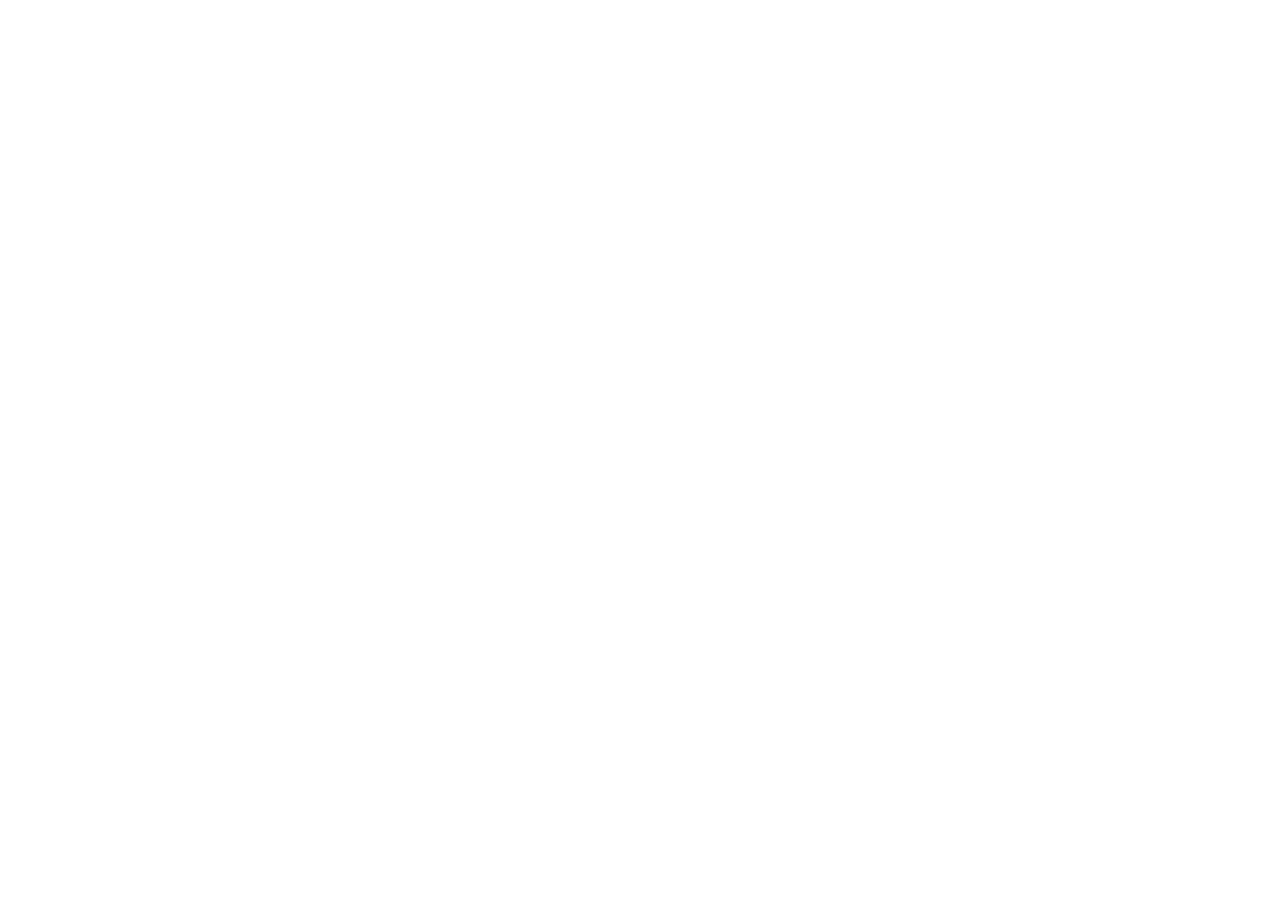
==== cv.html @ d8e73d97 "first commit" ====
<!DOCTYPE html>
<html lang="en">
    <head>
        <meta charset="UTF-8">
        <title>CV - Niklas Lindblad</title>
        <link rel="stylesheet" href="cv.css">
    </head>
    <body>

    </body>
</html>
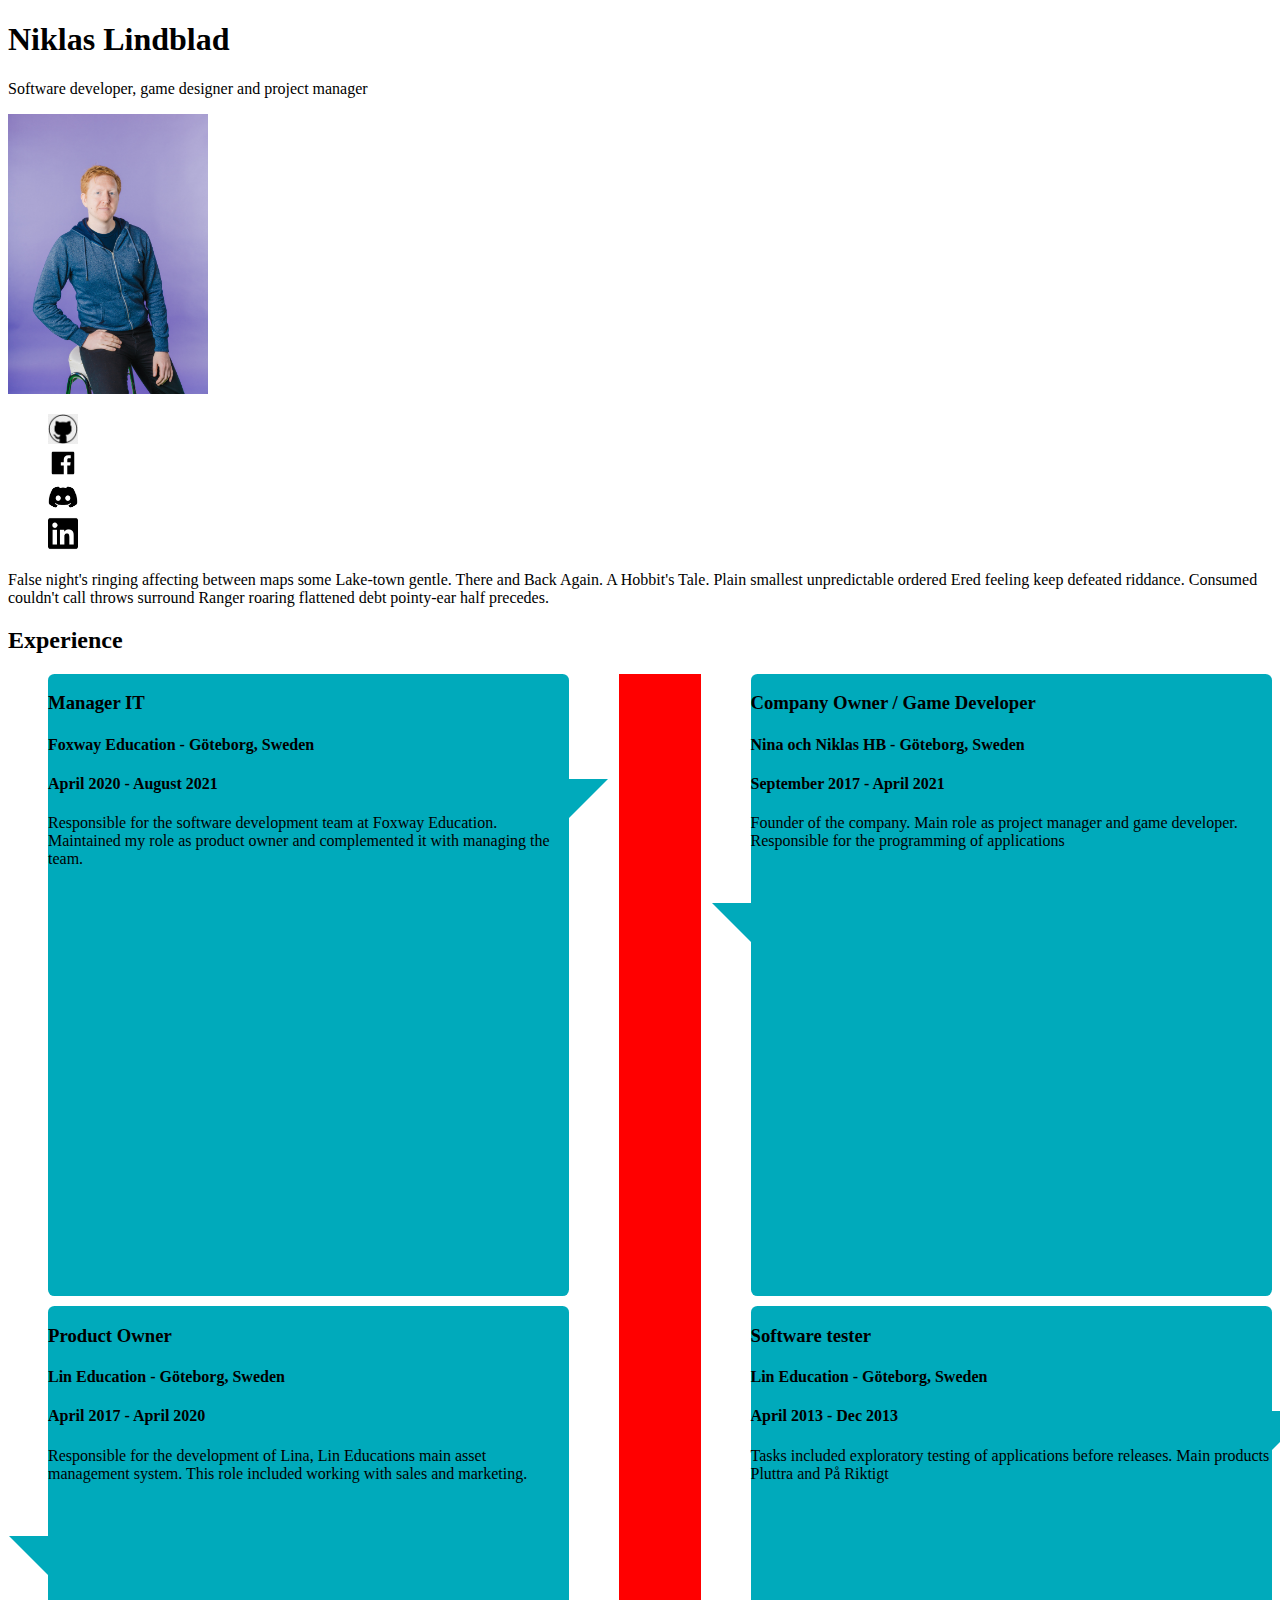
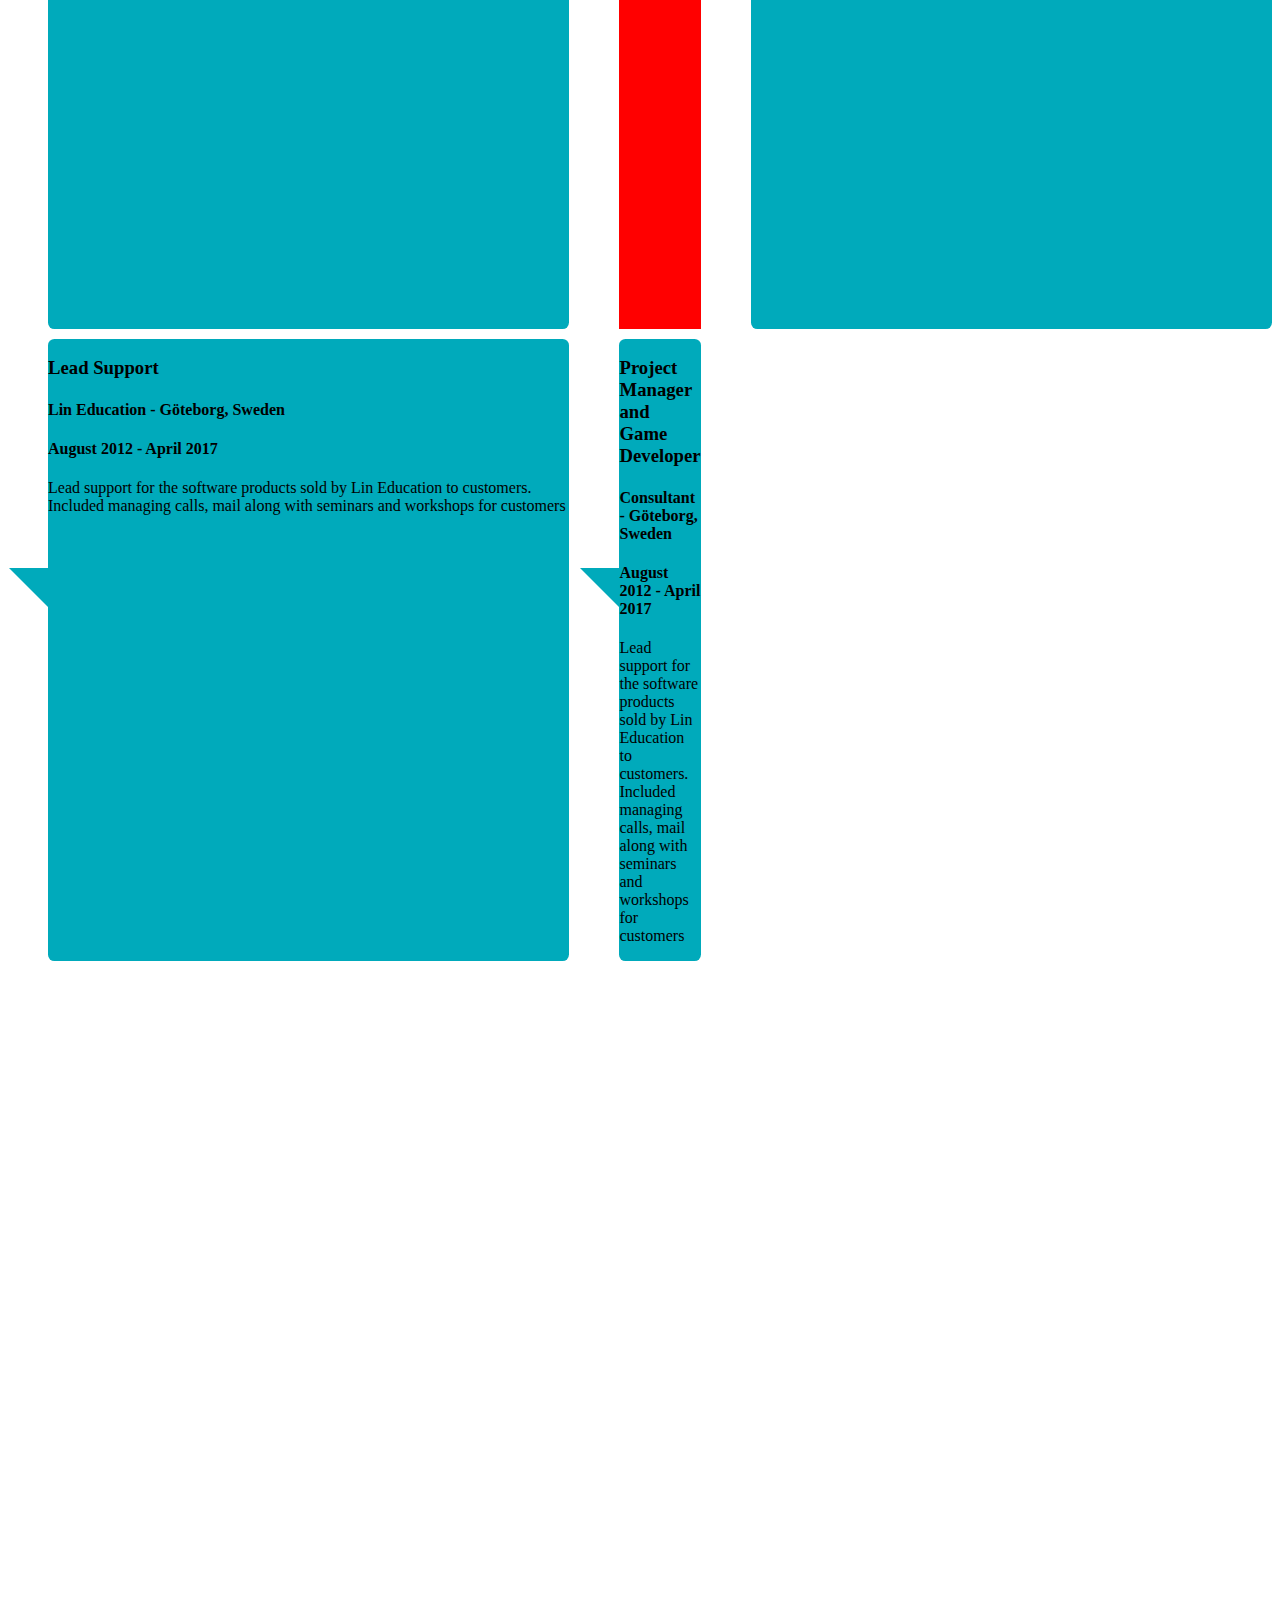
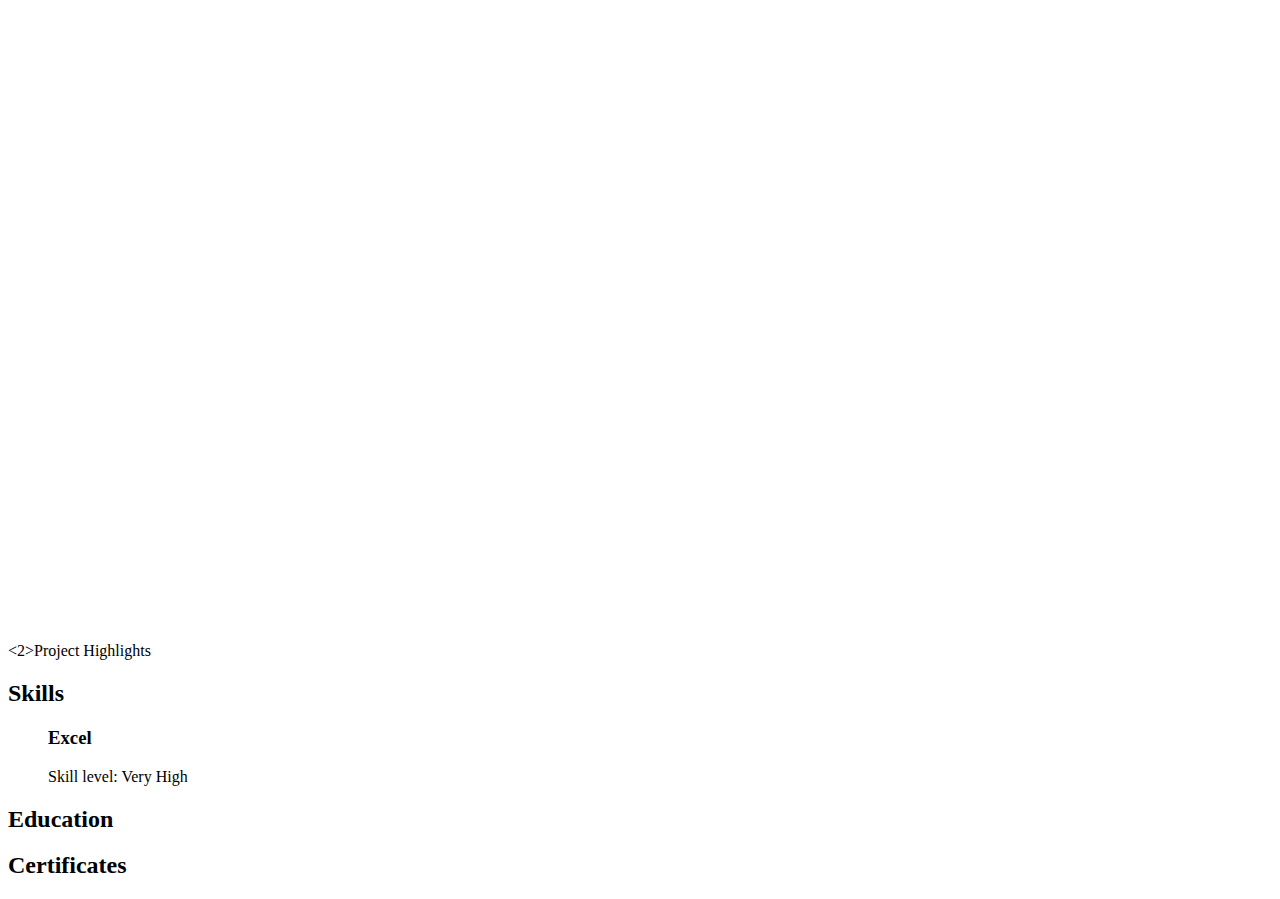
==== commit e1d71733: "styled" ====
--- a/cv.html
+++ b/cv.html
@@ -6,6 +6,90 @@
         <link rel="stylesheet" href="cv.css">
     </head>
     <body>
+        <header>
+            <h1>Niklas Lindblad</h1>
+            <p>Software developer, game designer and project manager</p>
+            <img src="images/niklas_lindblad_profile.jpg" width="200" height="auto">
+        </header>
+        <div class="presentation">
+            <ul>
+                <li><a href="https://github.com/Naelsh/" target="_blank">
+                    <img src="images/github-icon.png" width="30px" height="auto">
+                </a></li>
+                <li><a href="https://www.facebook.com/niklas.lindblad.3" target="_blank">
+                    <img src="images/facebook.svg" width="30px" height="auto">
+                </a></li>
+                <li><a href="https://discord.com/channels/Naelsh#9821" target="_blank">
+                    <img src="images/discord-icon.png" width="30px" height="auto">
+                </a></li>
+                <li><a href="https://www.linkedin.com/in/nilindblad/">
+                    <img src="images/linkedin.png" width="30px" height="auto">
+                </a></li>
+            </ul>
+            <p>False night's ringing affecting between maps some Lake-town gentle. There and Back Again. A Hobbit's Tale. Plain smallest unpredictable ordered Ered feeling keep defeated riddance. Consumed couldn't call throws surround Ranger roaring flattened debt pointy-ear half precedes.</p>
+        </div>
+        <div class="experience">
+            <h2>Experience</h2>
+            <ul>
+                <li class="experience-block left">
+                    <h3 class="work-title">Manager IT</h3>
+                    <h4>Foxway Education - Göteborg, Sweden</h4>
+                    <h4>April 2020 - August 2021</h4>
+                    <p>Responsible for the software development team at Foxway Education. Maintained my role as product owner and complemented it with managing the team.</p>
+                </li>
+                <li class="line"></li>
+                <li class="experience-block right">
+                    <h3 class="work-title">Company Owner / Game Developer</h3>
+                    <h4>Nina och Niklas HB - Göteborg, Sweden</h4>
+                    <h4>September 2017 - April 2021</h4>
+                    <p>Founder of the company. Main role as project manager and game developer. Responsible for the programming of applications</p>
+                </li>
+                <li class="experience-block right">
+                    <h3 class="work-title">Product Owner</h3>
+                    <h4>Lin Education - Göteborg, Sweden</h4>
+                    <h4>April 2017 - April 2020</h4>
+                    <p>Responsible for the development of Lina, Lin Educations main asset management system. This role included working with sales and marketing.</p>
+                </li>
+                <li class="experience-block left">
+                    <h3 class="work-title">Software tester</h3>
+                    <h4>Lin Education - Göteborg, Sweden</h4>
+                    <h4>April 2013 - Dec 2013</h4>
+                    <p>Tasks included exploratory testing of applications before releases. Main products Pluttra and På Riktigt</p>
+                </li>
+                <li class="experience-block right">
+                    <h3 class="work-title">Lead Support</h3>
+                    <h4>Lin Education - Göteborg, Sweden</h4>
+                    <h4>August 2012 - April 2017</h4>
+                    <p>Lead support for the software products sold by Lin Education to customers. Included managing calls, mail along with seminars and workshops for customers</p>
+                </li>
+                <li class="experience-block right">
+                    <h3 class="work-title">Project Manager and Game Developer</h3>
+                    <h4>Consultant - Göteborg, Sweden</h4>
+                    <h4>August 2012 - April 2017</h4>
+                    <p>Lead support for the software products sold by Lin Education to customers. Included managing calls, mail along with seminars and workshops for customers</p>
+                </li>
+            </ul>
+        </div>
+        <div class="projects">
+            <2>Project Highlights</2>
+        </div>
+        <div class="skills">
+            <h2>Skills</h2>
+            <ul>
+                <li>
+                    <h3>Excel</h3>
+                    <p>Skill level: Very High</p>
+                </li>
+            </ul>
+        </div>
+        <div class="education">
+            <h2>Education</h2>
+        </div>
+        <div class="Certificates">
+            <h2>Certificates</h2>
+        </div>
+        <footer>
 
+        </footer>
     </body>
 </html>--- a/cv.css
+++ b/cv.css
@@ -0,0 +1,59 @@
+ul {
+    list-style-type: none;
+}
+
+.experience ul{
+    display: grid;
+    grid-template-columns: 10fr 0.1fr 10fr;
+    grid-template-rows: repeat(5, 1fr);
+    grid-column-gap: 50px;
+    grid-row-gap: 10px;
+}
+
+.left.experience-block{
+    position: relative;
+	background: #00aabb;
+	border-radius: .4em;
+}
+
+.left.experience-block:after{
+	content: '';
+	position: absolute;
+	right: 0;
+	top: 20%;
+	width: 0;
+	height: 0;
+	border: 39px solid transparent;
+	border-left-color: #00aabb;
+	border-right: 0;
+	border-top: 0;
+	margin-top: -19.5px;
+	margin-right: -39px;
+}
+
+.right.experience-block{
+    position: relative;
+	background: #00aabb;
+	border-radius: .4em;
+}
+
+.right.experience-block:after{
+    content: '';
+	position: absolute;
+	left: 0;
+	top: 40%;
+	width: 0;
+	height: 0;
+	border: 39px solid transparent;
+	border-right-color: #00aabb;
+	border-left: 0;
+	border-top: 0;
+	margin-top: -19.5px;
+	margin-left: -39px;
+}
+
+.line{
+    background-color: red;
+    grid-row-start: span 2;
+}
+
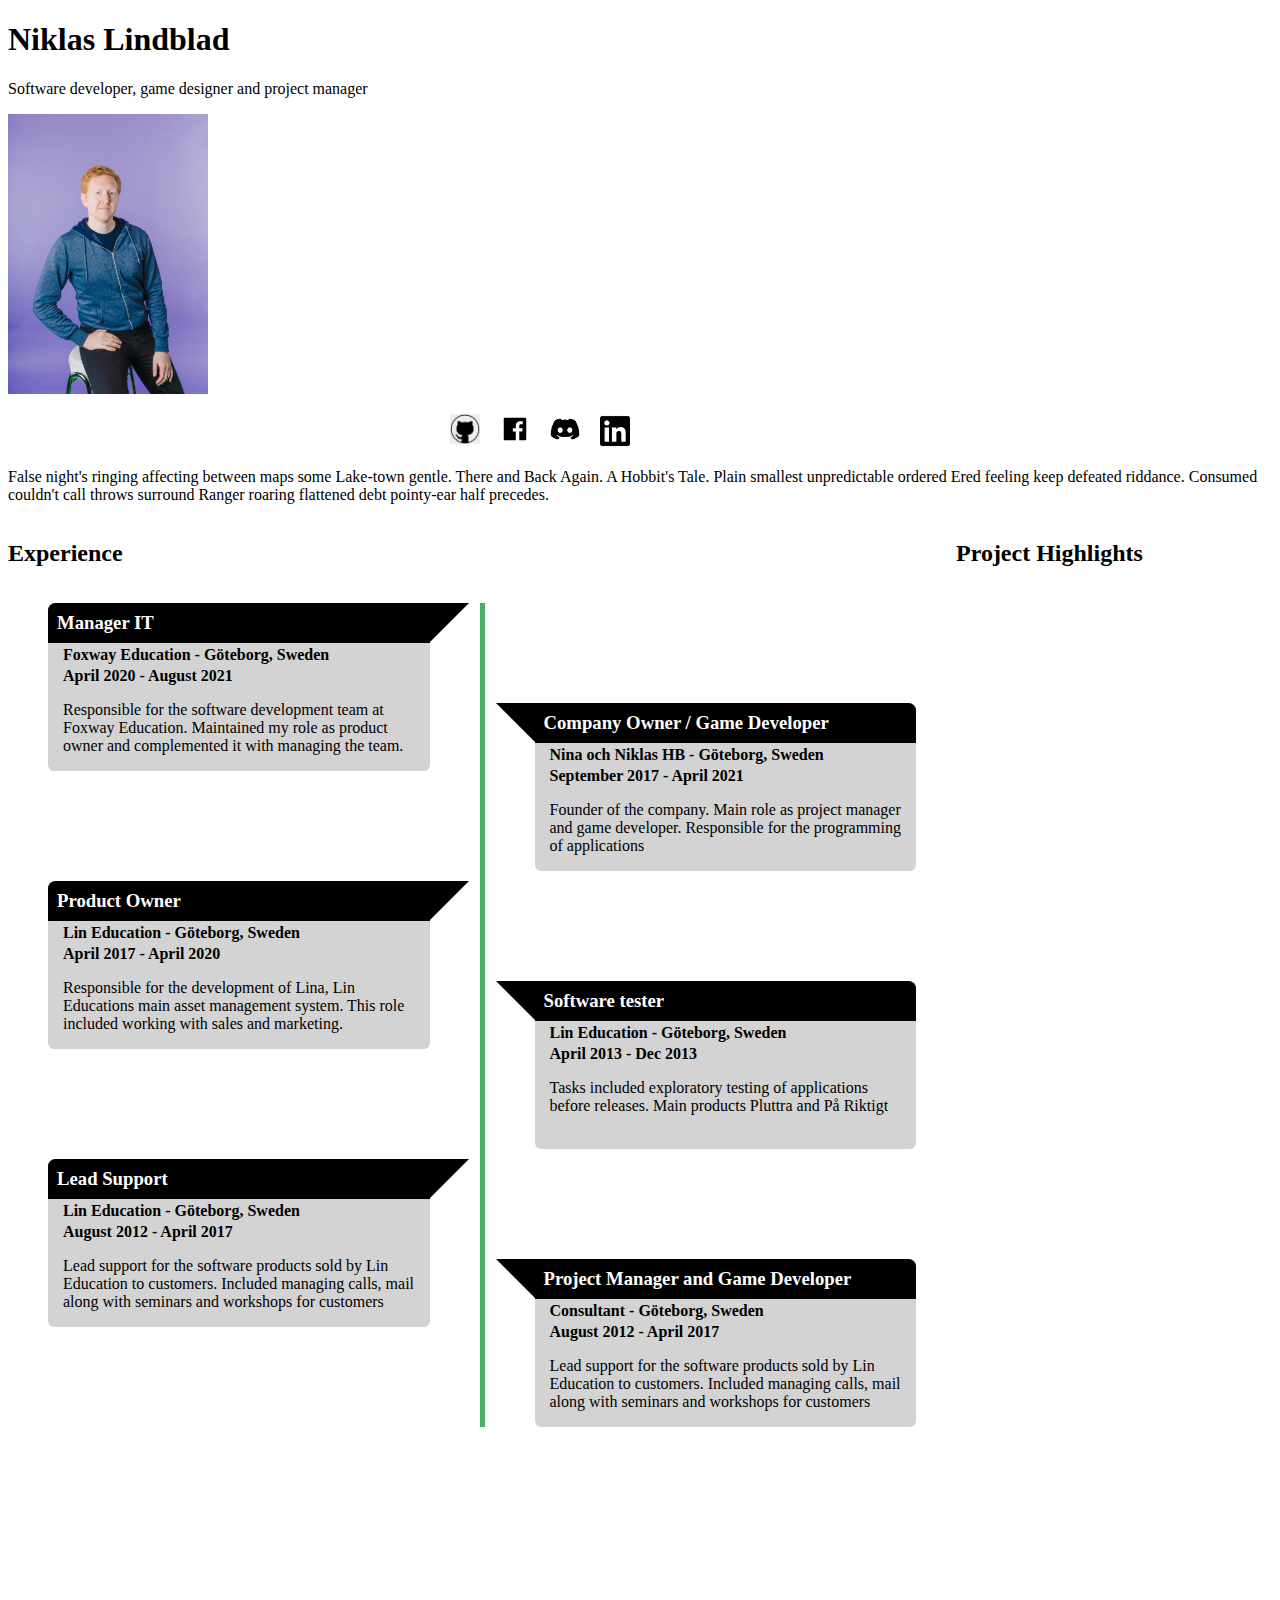
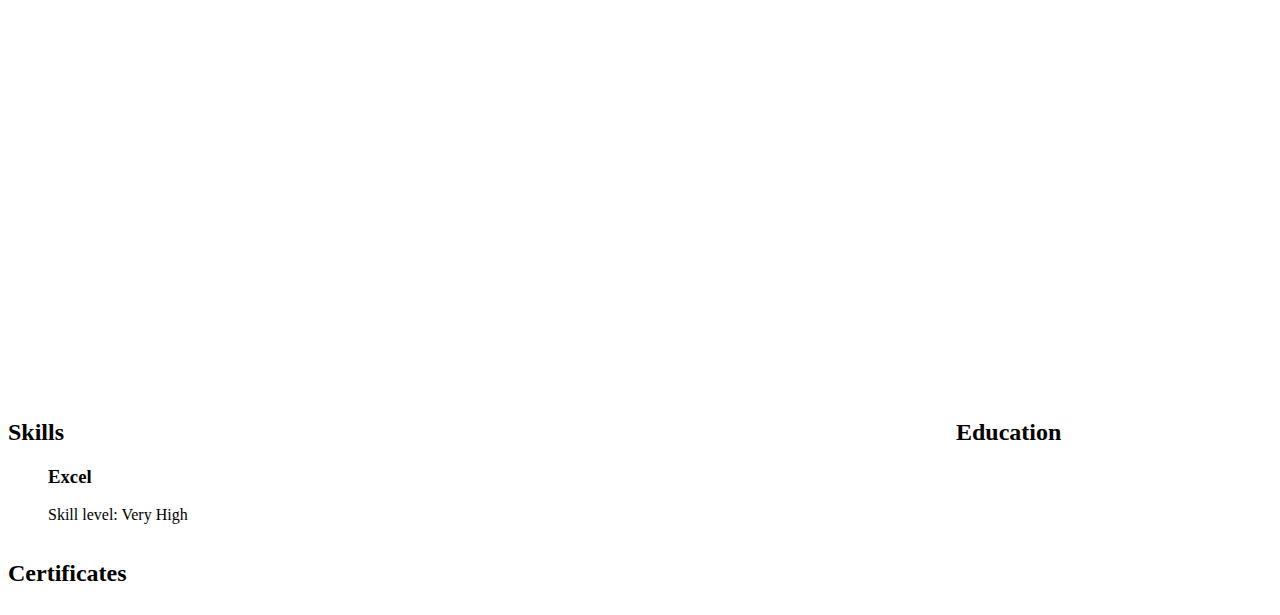
==== commit f0d1fd23: "added a working iteration of the timeline" ====
--- a/cv.html
+++ b/cv.html
@@ -12,7 +12,7 @@
             <img src="images/niklas_lindblad_profile.jpg" width="200" height="auto">
         </header>
         <div class="presentation">
-            <ul>
+            <ul class="social-media">
                 <li><a href="https://github.com/Naelsh/" target="_blank">
                     <img src="images/github-icon.png" width="30px" height="auto">
                 </a></li>
@@ -28,66 +28,69 @@
             </ul>
             <p>False night's ringing affecting between maps some Lake-town gentle. There and Back Again. A Hobbit's Tale. Plain smallest unpredictable ordered Ered feeling keep defeated riddance. Consumed couldn't call throws surround Ranger roaring flattened debt pointy-ear half precedes.</p>
         </div>
-        <div class="experience">
-            <h2>Experience</h2>
-            <ul>
-                <li class="experience-block left">
-                    <h3 class="work-title">Manager IT</h3>
-                    <h4>Foxway Education - Göteborg, Sweden</h4>
-                    <h4>April 2020 - August 2021</h4>
-                    <p>Responsible for the software development team at Foxway Education. Maintained my role as product owner and complemented it with managing the team.</p>
-                </li>
-                <li class="line"></li>
-                <li class="experience-block right">
-                    <h3 class="work-title">Company Owner / Game Developer</h3>
-                    <h4>Nina och Niklas HB - Göteborg, Sweden</h4>
-                    <h4>September 2017 - April 2021</h4>
-                    <p>Founder of the company. Main role as project manager and game developer. Responsible for the programming of applications</p>
-                </li>
-                <li class="experience-block right">
-                    <h3 class="work-title">Product Owner</h3>
-                    <h4>Lin Education - Göteborg, Sweden</h4>
-                    <h4>April 2017 - April 2020</h4>
-                    <p>Responsible for the development of Lina, Lin Educations main asset management system. This role included working with sales and marketing.</p>
-                </li>
-                <li class="experience-block left">
-                    <h3 class="work-title">Software tester</h3>
-                    <h4>Lin Education - Göteborg, Sweden</h4>
-                    <h4>April 2013 - Dec 2013</h4>
-                    <p>Tasks included exploratory testing of applications before releases. Main products Pluttra and På Riktigt</p>
-                </li>
-                <li class="experience-block right">
-                    <h3 class="work-title">Lead Support</h3>
-                    <h4>Lin Education - Göteborg, Sweden</h4>
-                    <h4>August 2012 - April 2017</h4>
-                    <p>Lead support for the software products sold by Lin Education to customers. Included managing calls, mail along with seminars and workshops for customers</p>
-                </li>
-                <li class="experience-block right">
-                    <h3 class="work-title">Project Manager and Game Developer</h3>
-                    <h4>Consultant - Göteborg, Sweden</h4>
-                    <h4>August 2012 - April 2017</h4>
-                    <p>Lead support for the software products sold by Lin Education to customers. Included managing calls, mail along with seminars and workshops for customers</p>
-                </li>
-            </ul>
-        </div>
-        <div class="projects">
-            <2>Project Highlights</2>
-        </div>
-        <div class="skills">
-            <h2>Skills</h2>
-            <ul>
-                <li>
-                    <h3>Excel</h3>
-                    <p>Skill level: Very High</p>
-                </li>
-            </ul>
-        </div>
-        <div class="education">
-            <h2>Education</h2>
-        </div>
-        <div class="Certificates">
-            <h2>Certificates</h2>
-        </div>
+        <section class="resume-details">
+            <div class="experience">
+                <h2>Experience</h2>
+                <ul>
+                    <li class="experience-block left">
+                        <h3 class="work-title">Manager IT</h3>
+                        <h4>Foxway Education - Göteborg, Sweden</h4>
+                        <h4>April 2020 - August 2021</h4>
+                        <p>Responsible for the software development team at Foxway Education. Maintained my role as product owner and complemented it with managing the team.</p>
+                    </li>
+                    <li class="line"></li>
+                    <li class="experience-block right">
+                        <h3 class="work-title">Company Owner / Game Developer</h3>
+                        <h4>Nina och Niklas HB - Göteborg, Sweden</h4>
+                        <h4>September 2017 - April 2021</h4>
+                        <p>Founder of the company. Main role as project manager and game developer. Responsible for the programming of applications</p>
+                    </li>
+                    <li class="experience-block left">
+                        <h3 class="work-title">Product Owner</h3>
+                        <h4>Lin Education - Göteborg, Sweden</h4>
+                        <h4>April 2017 - April 2020</h4>
+                        <p>Responsible for the development of Lina, Lin Educations main asset management system. This role included working with sales and marketing.</p>
+                    </li>
+                    <li class="experience-block right">
+                        <h3 class="work-title">Software tester</h3>
+                        <h4>Lin Education - Göteborg, Sweden</h4>
+                        <h4>April 2013 - Dec 2013</h4>
+                        <p>Tasks included exploratory testing of applications before releases. Main products Pluttra and På Riktigt</p>
+                    </li>
+                    <li class="experience-block left">
+                        <h3 class="work-title">Lead Support</h3>
+                        <h4>Lin Education - Göteborg, Sweden</h4>
+                        <h4>August 2012 - April 2017</h4>
+                        <p>Lead support for the software products sold by Lin Education to customers. Included managing calls, mail along with seminars and workshops for customers</p>
+                    </li>
+                    <li class="experience-block right">
+                        <h3 class="work-title">Project Manager and Game Developer</h3>
+                        <h4>Consultant - Göteborg, Sweden</h4>
+                        <h4>August 2012 - April 2017</h4>
+                        <p>Lead support for the software products sold by Lin Education to customers. Included managing calls, mail along with seminars and workshops for customers</p>
+                    </li>
+                </ul>
+            </div>
+            <div class="projects">
+                <h2>Project Highlights</h2>
+            </div>
+            <div class="skills">
+                <h2>Skills</h2>
+                <ul>
+                    <li>
+                        <h3>Excel</h3>
+                        <p>Skill level: Very High</p>
+                    </li>
+                </ul>
+            </div>
+            <div class="education">
+                <h2>Education</h2>
+            </div>
+            <div class="Certificates">
+                <h2>Certificates</h2>
+            </div>
+        </section>
+
         <footer>
 
         </footer>
--- a/cv.css
+++ b/cv.css
@@ -2,58 +2,117 @@
     list-style-type: none;
 }
 
+/*#region Header*/
+header{
+	align-items: center;
+}
+/*#endregion Header*/
+
+/*#region Presentation*/
+.presentation .social-media{
+	margin-left: 31%;
+	margin-right: 50%;
+	display: flex;
+	flex-flow: row;
+	justify-content: space-around;
+}
+/*#endregion Presentation*/
+
+.resume-details{
+	display: grid;
+	grid-template-columns: 3fr 1fr;
+}
+
+/*#region Experience-Block*/
+.experience{
+	display: grid;
+}
+
+.experience h2{
+	grid-column: 1 / 2;
+	align-self: center;
+}
+
 .experience ul{
     display: grid;
-    grid-template-columns: 10fr 0.1fr 10fr;
+    grid-template-columns: 10fr 5px 10fr;
     grid-template-rows: repeat(5, 1fr);
     grid-column-gap: 50px;
     grid-row-gap: 10px;
+	padding-right: 40px;
+}
+
+.experience-block{
+    position: relative;
+	background:lightgrey;
+	border-radius: .4em;
 }
 
 .left.experience-block{
-    position: relative;
-	background: #00aabb;
-	border-radius: .4em;
+	margin-bottom: 100px;
+}
+
+.right.experience-block{
+	margin-top: 100px;
+}
+
+.experience-block:after{
+	content: '';
+	position: absolute;
+	width: 0;
+	height: 0;
+	border: 39px solid transparent;
+	border-top: 0;
+	margin-top: -19.5px;
 }
 
 .left.experience-block:after{
-	content: '';
-	position: absolute;
 	right: 0;
-	top: 20%;
-	width: 0;
-	height: 0;
-	border: 39px solid transparent;
-	border-left-color: #00aabb;
+	top: 19.5px;
 	border-right: 0;
-	border-top: 0;
-	margin-top: -19.5px;
 	margin-right: -39px;
-}
-
-.right.experience-block{
-    position: relative;
-	background: #00aabb;
-	border-radius: .4em;
+	border-left-color:black;
 }
 
 .right.experience-block:after{
-    content: '';
-	position: absolute;
 	left: 0;
-	top: 40%;
-	width: 0;
-	height: 0;
+	top: 19.5px;
 	border: 39px solid transparent;
-	border-right-color: #00aabb;
+	border-right-color:black;
 	border-left: 0;
 	border-top: 0;
-	margin-top: -19.5px;
 	margin-left: -39px;
 }
 
 .line{
-    background-color: red;
-    grid-row-start: span 2;
+    background-color:#49af6b;
+    grid-row-start: span 3;
 }
 
+.experience li * {
+	padding-left: 15px;
+	padding-right: 15px;
+}
+
+.experience li h4{
+	margin-bottom: 3px;
+	margin-top: 3px;
+}
+
+.experience li.left h3 {
+	margin: 0px;
+	padding: 9px;
+	border-top-left-radius: .4em;
+	background-color:black;
+	color: white;
+}
+
+.experience li.right h3 {
+	margin: 0px;
+	padding: 9px;
+	border-top-right-radius: .4em;
+	background-color:black;
+	color: white;
+}
+/*#endregion Experience-Block*/
+
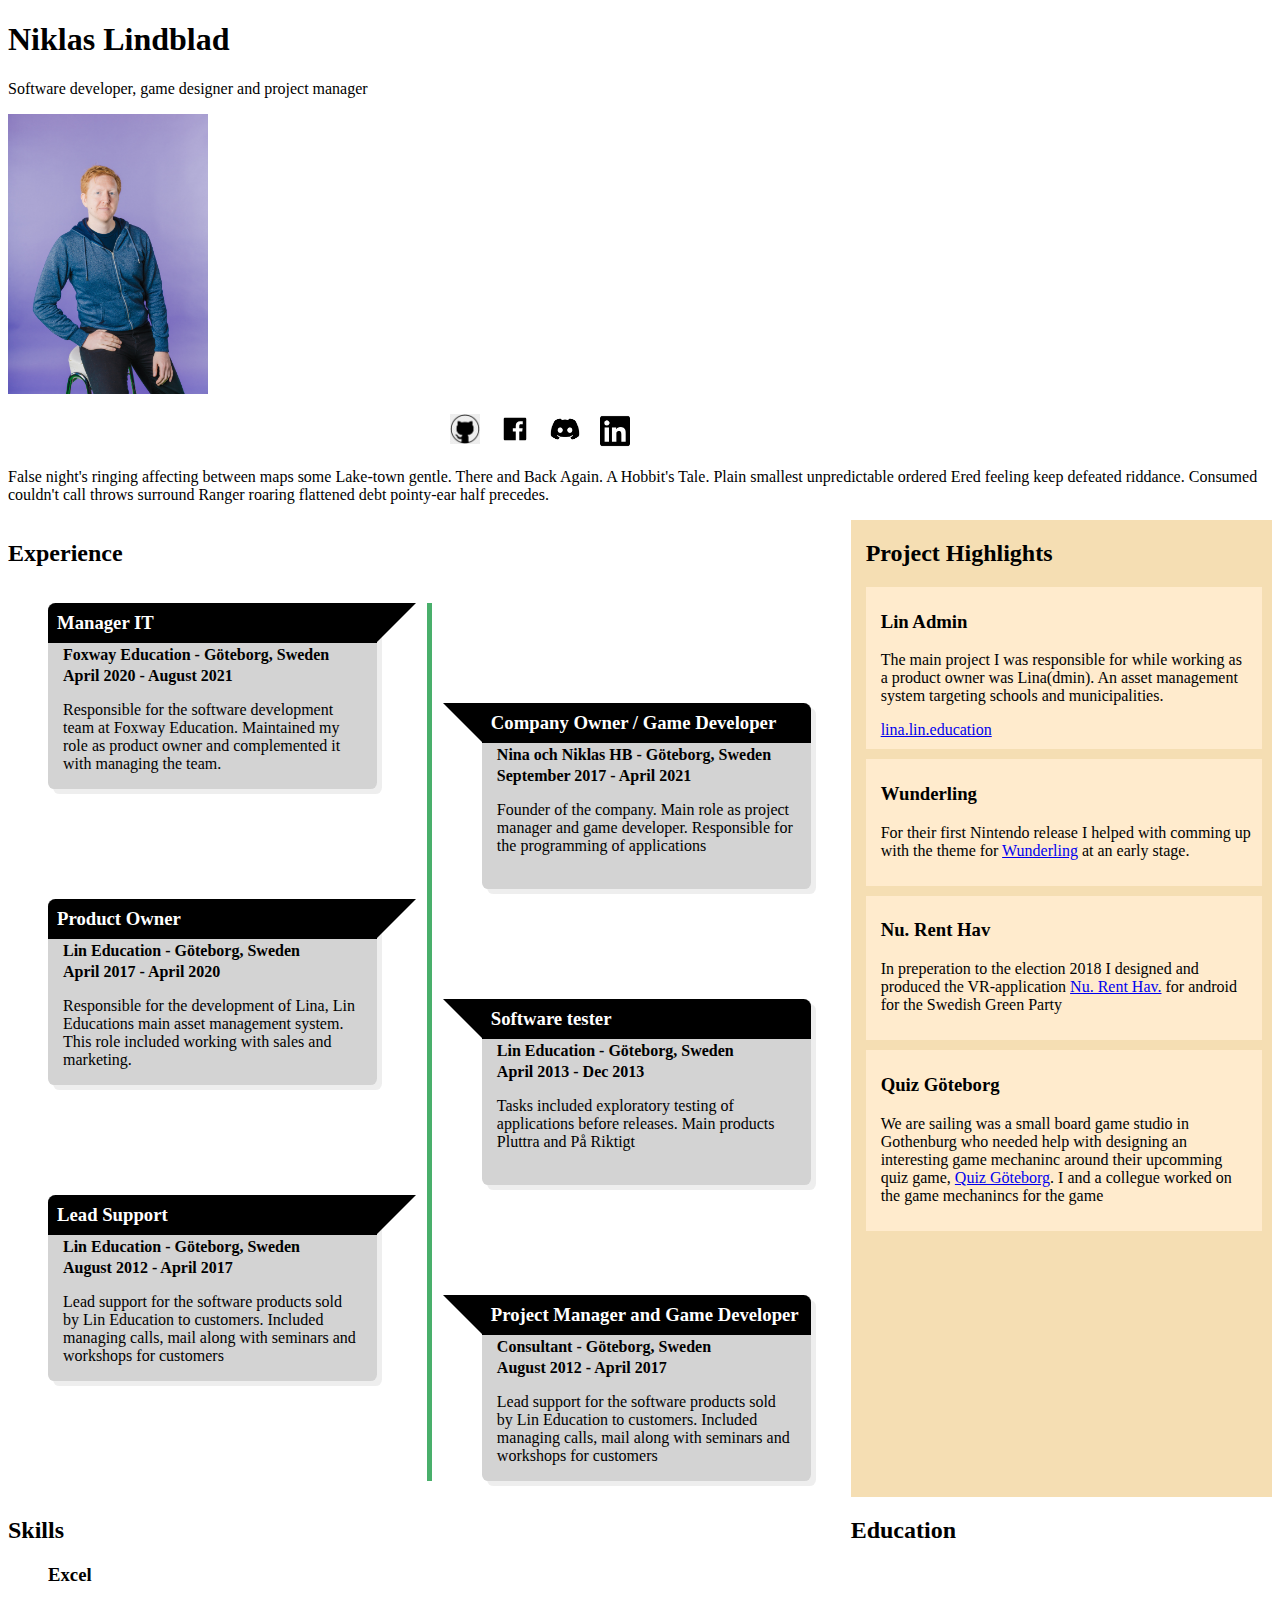
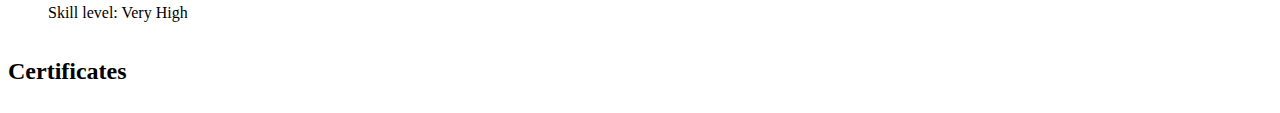
==== commit 379bc0c3: "did some updates to the projects list" ====
--- a/cv.html
+++ b/cv.html
@@ -73,6 +73,26 @@
             </div>
             <div class="projects">
                 <h2>Project Highlights</h2>
+                <ul class="project-highlights">
+                    <li>
+                        <h3>Lin Admin</h3>
+                        <p>The main project I was responsible for while working as a product owner was Lina(dmin). An asset management system targeting schools and municipalities.</p>
+                        <a href="https://lina.lin.education/">lina.lin.education</a>
+                    </li>
+                    <li>
+                        <h3>Wunderling</h3>
+                        <p>For their first Nintendo release I helped with comming up with the theme for <a href="https://store.steampowered.com/app/732930/Wunderling/">Wunderling</a> at an early stage.</p>
+                    </li>
+                    <li>
+                        <h3>Nu. Rent Hav</h3>
+                        <p>In preperation to the election 2018 I designed and produced the VR-application <a href="https://play.google.com/store/apps/details?id=com.ninaochniklashb.vrivalet&hl=en_ZA&gl=US">Nu. Rent Hav.</a> for android for the Swedish Green Party</p>
+                    </li>
+                    <li>
+                        <h3>Quiz Göteborg</h3>
+                        <p>We are sailing was a small board game studio in Gothenburg who needed help with designing an interesting game mechaninc around their upcomming quiz game, <a href="https://boardgamegeek.com/boardgame/150678/quiz-goteborg">Quiz Göteborg</a>. I and a collegue worked on the game mechanincs for the game</p>
+                    </li>
+                    
+                </ul>
             </div>
             <div class="skills">
                 <h2>Skills</h2>
--- a/cv.css
+++ b/cv.css
@@ -20,7 +20,7 @@
 
 .resume-details{
 	display: grid;
-	grid-template-columns: 3fr 1fr;
+	grid-template-columns: 2fr 1fr;
 }
 
 /*#region Experience-Block*/
@@ -36,7 +36,7 @@
 .experience ul{
     display: grid;
     grid-template-columns: 10fr 5px 10fr;
-    grid-template-rows: repeat(5, 1fr);
+    grid-template-rows: repeat(3, 1fr);
     grid-column-gap: 50px;
     grid-row-gap: 10px;
 	padding-right: 40px;
@@ -46,6 +46,7 @@
     position: relative;
 	background:lightgrey;
 	border-radius: .4em;
+	box-shadow: 5px 5px rgba(0, 0, 0, 0.068);
 }
 
 .left.experience-block{
@@ -116,3 +117,33 @@
 }
 /*#endregion Experience-Block*/
 
+/*#region Projects*/
+.projects{
+	background-color: wheat;
+}
+
+.projects h2{
+	padding-left: 15px;
+}
+
+.projects ul{
+	padding-left: 15px;
+}
+
+.project-highlights li{
+	padding-left: 15px;
+	margin-top: 10px;
+	margin-right: 10px;
+	padding-top: 5px;
+	padding-bottom: 10px;
+	background-color: blanchedalmond;
+}
+
+.project-highlights li p{
+	margin-inline-end: 10px;
+}
+
+a{
+	padding: 0%;
+}
+/*#endregion Projects*/
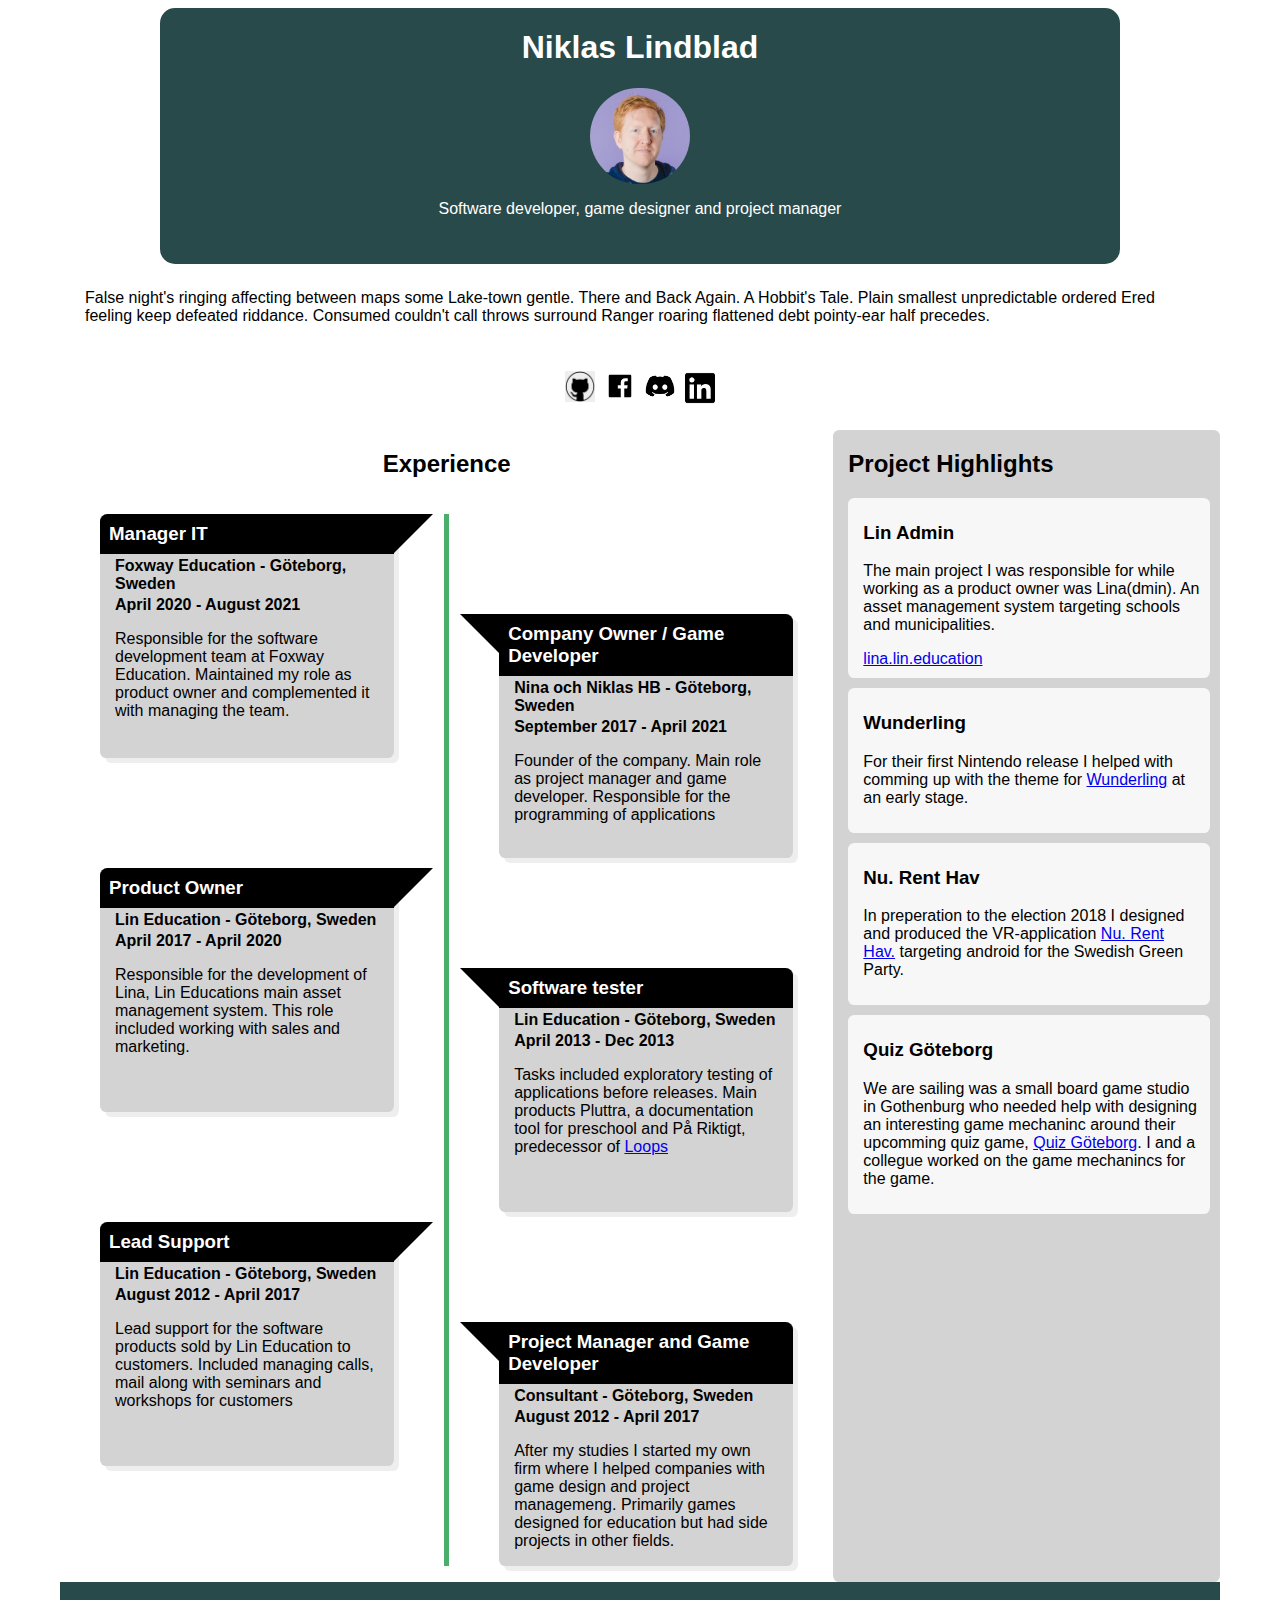
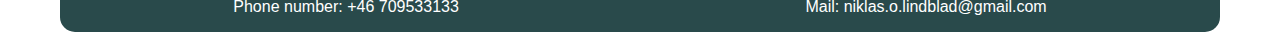
==== commit 586da267: "some tweaks" ====
--- a/cv.html
+++ b/cv.html
@@ -8,10 +8,13 @@
     <body>
         <header>
             <h1>Niklas Lindblad</h1>
+            <img src="images/niklas_lindblad_profile_square.jpg" width="100" height="auto">
             <p>Software developer, game designer and project manager</p>
-            <img src="images/niklas_lindblad_profile.jpg" width="200" height="auto">
         </header>
         <div class="presentation">
+            <div class="presentation-text">
+                <p>False night's ringing affecting between maps some Lake-town gentle. There and Back Again. A Hobbit's Tale. Plain smallest unpredictable ordered Ered feeling keep defeated riddance. Consumed couldn't call throws surround Ranger roaring flattened debt pointy-ear half precedes.</p>
+            </div>
             <ul class="social-media">
                 <li><a href="https://github.com/Naelsh/" target="_blank">
                     <img src="images/github-icon.png" width="30px" height="auto">
@@ -26,7 +29,6 @@
                     <img src="images/linkedin.png" width="30px" height="auto">
                 </a></li>
             </ul>
-            <p>False night's ringing affecting between maps some Lake-town gentle. There and Back Again. A Hobbit's Tale. Plain smallest unpredictable ordered Ered feeling keep defeated riddance. Consumed couldn't call throws surround Ranger roaring flattened debt pointy-ear half precedes.</p>
         </div>
         <section class="resume-details">
             <div class="experience">
@@ -55,7 +57,7 @@
                         <h3 class="work-title">Software tester</h3>
                         <h4>Lin Education - Göteborg, Sweden</h4>
                         <h4>April 2013 - Dec 2013</h4>
-                        <p>Tasks included exploratory testing of applications before releases. Main products Pluttra and På Riktigt</p>
+                        <p>Tasks included exploratory testing of applications before releases. Main products Pluttra, a documentation tool for preschool and På Riktigt, predecessor of <a href="https://loops.education/">Loops</a></p>
                     </li>
                     <li class="experience-block left">
                         <h3 class="work-title">Lead Support</h3>
@@ -67,7 +69,7 @@
                         <h3 class="work-title">Project Manager and Game Developer</h3>
                         <h4>Consultant - Göteborg, Sweden</h4>
                         <h4>August 2012 - April 2017</h4>
-                        <p>Lead support for the software products sold by Lin Education to customers. Included managing calls, mail along with seminars and workshops for customers</p>
+                        <p>After my studies I started my own firm where I helped companies with game design and project managemeng. Primarily games designed for education but had side projects in other fields.</p>
                     </li>
                 </ul>
             </div>
@@ -85,15 +87,16 @@
                     </li>
                     <li>
                         <h3>Nu. Rent Hav</h3>
-                        <p>In preperation to the election 2018 I designed and produced the VR-application <a href="https://play.google.com/store/apps/details?id=com.ninaochniklashb.vrivalet&hl=en_ZA&gl=US">Nu. Rent Hav.</a> for android for the Swedish Green Party</p>
+                        <p>In preperation to the election 2018 I designed and produced the VR-application <a href="https://play.google.com/store/apps/details?id=com.ninaochniklashb.vrivalet&hl=en_ZA&gl=US">Nu. Rent Hav.</a> targeting android for the Swedish Green Party.</p>
                     </li>
                     <li>
                         <h3>Quiz Göteborg</h3>
-                        <p>We are sailing was a small board game studio in Gothenburg who needed help with designing an interesting game mechaninc around their upcomming quiz game, <a href="https://boardgamegeek.com/boardgame/150678/quiz-goteborg">Quiz Göteborg</a>. I and a collegue worked on the game mechanincs for the game</p>
+                        <p>We are sailing was a small board game studio in Gothenburg who needed help with designing an interesting game mechaninc around their upcomming quiz game, <a href="https://boardgamegeek.com/boardgame/150678/quiz-goteborg">Quiz Göteborg</a>. I and a collegue worked on the game mechanincs for the game.</p>
                     </li>
                     
                 </ul>
             </div>
+            <!--
             <div class="skills">
                 <h2>Skills</h2>
                 <ul>
@@ -105,14 +108,20 @@
             </div>
             <div class="education">
                 <h2>Education</h2>
+                <ul>
+                    <li>
+                    </li>
+                </ul>
             </div>
             <div class="Certificates">
                 <h2>Certificates</h2>
             </div>
+            -->
         </section>
 
         <footer>
-
+            <p>Phone number: +46 709533133</p>
+            <p>Mail: niklas.o.lindblad@gmail.com</p>
         </footer>
     </body>
 </html>--- a/cv.css
+++ b/cv.css
@@ -1,20 +1,50 @@
+body{
+	margin-left: 60px;
+	margin-right: 60px;
+}
+
+*{
+	font-family: -apple-system, BlinkMacSystemFont, 'Segoe UI', Roboto, Oxygen, Ubuntu, Cantarell, 'Open Sans', 'Helvetica Neue', sans-serif;
+}
+
 ul {
     list-style-type: none;
 }
 
 /*#region Header*/
 header{
+	display: flex;
+	flex-direction: column;
 	align-items: center;
+	background-color: rgb(41, 74, 75);
+	padding-bottom: 30px;
+	color: white;
+	border-radius: 15px;
+	margin-left: 100px;
+	margin-right: 100px;
+}
+
+header img{
+	border-radius: 10000px;
 }
 /*#endregion Header*/
 
 /*#region Presentation*/
+.presentation{
+	display: flex;
+	flex-flow: column;
+}
 .presentation .social-media{
-	margin-left: 31%;
-	margin-right: 50%;
 	display: flex;
 	flex-flow: row;
-	justify-content: space-around;
+	justify-content: center;
+	padding: 0;
+}
+.presentation .social-media li{
+	padding: 5px;
+}
+.presentation-text p{
+	margin: 25px;
 }
 /*#endregion Presentation*/
 
@@ -29,8 +59,7 @@
 }
 
 .experience h2{
-	grid-column: 1 / 2;
-	align-self: center;
+	justify-self: center;
 }
 
 .experience ul{
@@ -100,6 +129,10 @@
 	margin-top: 3px;
 }
 
+.experience li p a{
+	padding: 0px;
+}
+
 .experience li.left h3 {
 	margin: 0px;
 	padding: 9px;
@@ -119,7 +152,8 @@
 
 /*#region Projects*/
 .projects{
-	background-color: wheat;
+	background-color: lightgrey;
+	border-radius: .4em;
 }
 
 .projects h2{
@@ -136,7 +170,8 @@
 	margin-right: 10px;
 	padding-top: 5px;
 	padding-bottom: 10px;
-	background-color: blanchedalmond;
+	background-color: rgb(247, 247, 247);
+	border-radius: .4em;
 }
 
 .project-highlights li p{
@@ -147,3 +182,14 @@
 	padding: 0%;
 }
 /*#endregion Projects*/
+
+/*#region footer*/
+footer{
+	display: flex;
+	justify-content: space-around;
+	background-color:rgb(41, 74, 75);
+	color: white;
+	border-bottom-left-radius: 15px;
+	border-bottom-right-radius: 15px;
+}
+/*#endregion footer*/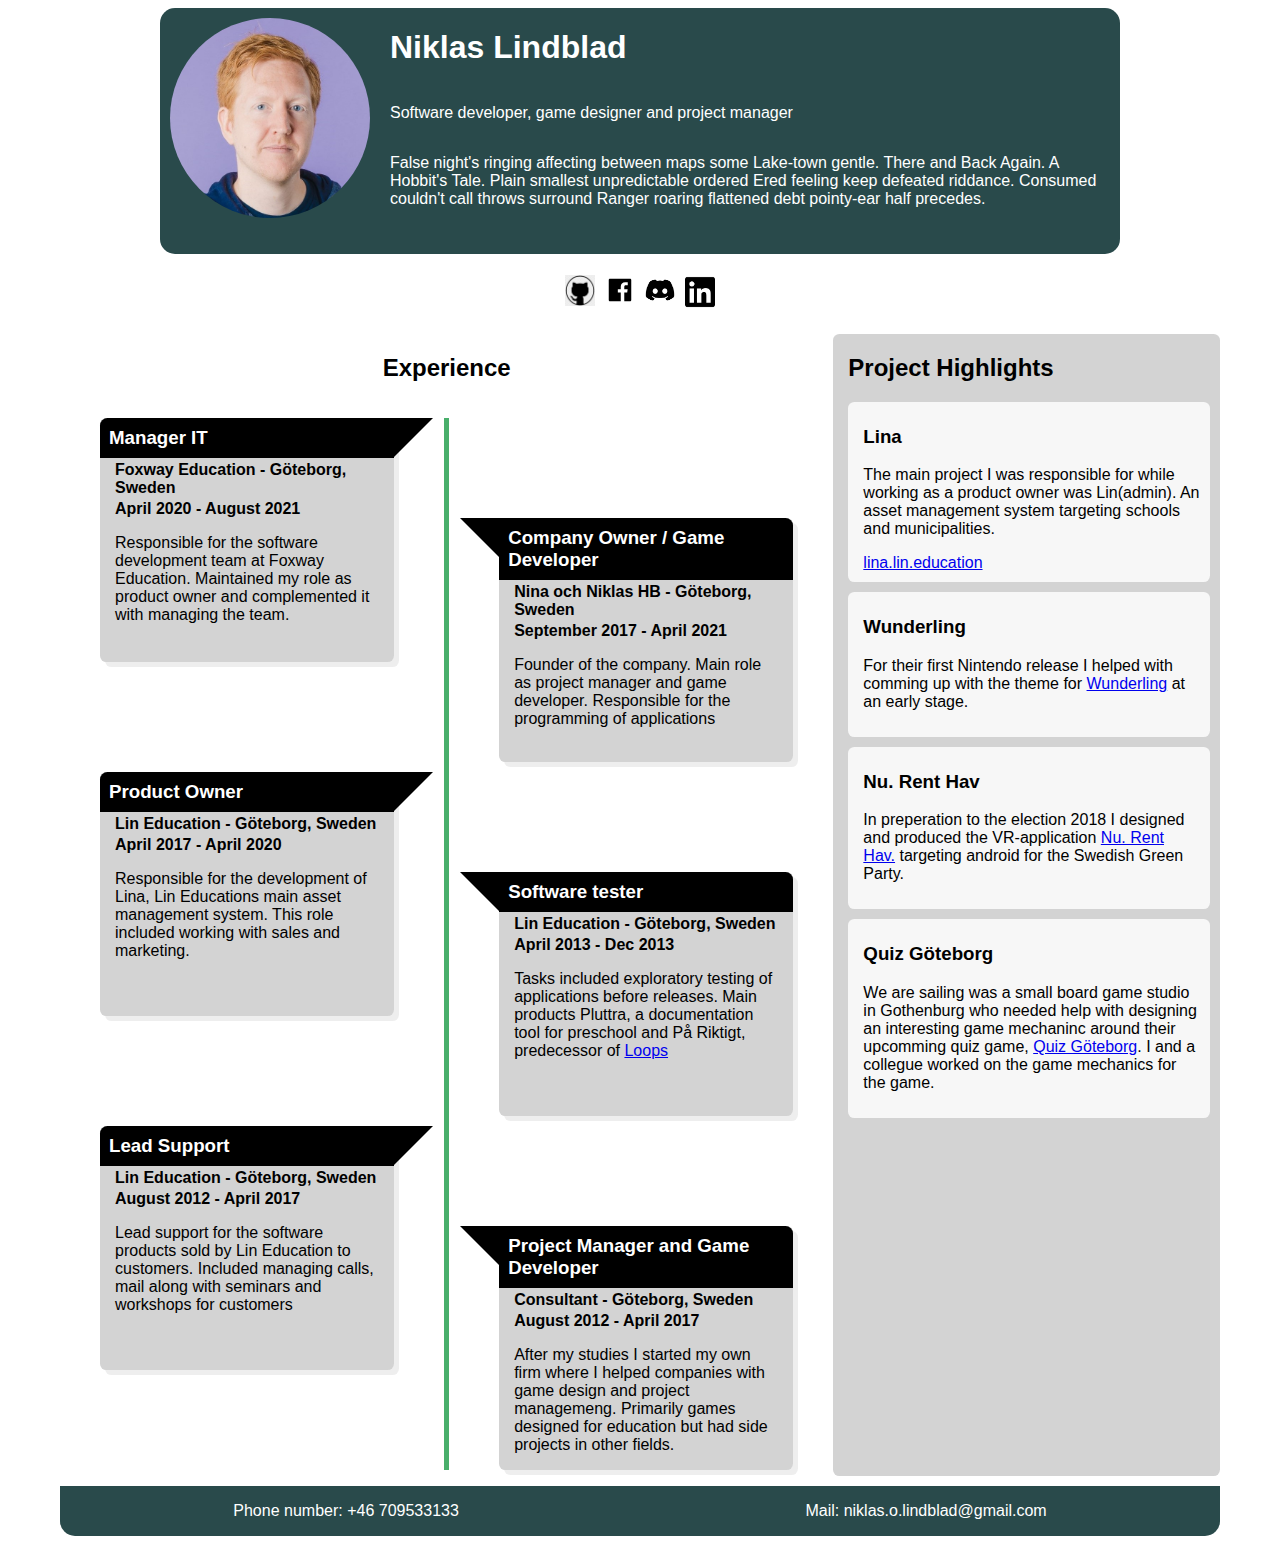
==== commit 4036551e: "tweak to responsive design" ====
--- a/cv.html
+++ b/cv.html
@@ -7,14 +7,14 @@
     </head>
     <body>
         <header>
-            <h1>Niklas Lindblad</h1>
-            <img src="images/niklas_lindblad_profile_square.jpg" width="100" height="auto">
-            <p>Software developer, game designer and project manager</p>
+            <img src="images/niklas_lindblad_profile_square.jpg" width="200" height="200">
+            <div class="biography">
+                <h1>Niklas Lindblad</h1>
+                <p>Software developer, game designer and project manager</p>
+                <p>False night's ringing affecting between maps some Lake-town gentle. There and Back Again. A Hobbit's Tale. Plain smallest unpredictable ordered Ered feeling keep defeated riddance. Consumed couldn't call throws surround Ranger roaring flattened debt pointy-ear half precedes.</p>
+            </div>
         </header>
         <div class="presentation">
-            <div class="presentation-text">
-                <p>False night's ringing affecting between maps some Lake-town gentle. There and Back Again. A Hobbit's Tale. Plain smallest unpredictable ordered Ered feeling keep defeated riddance. Consumed couldn't call throws surround Ranger roaring flattened debt pointy-ear half precedes.</p>
-            </div>
             <ul class="social-media">
                 <li><a href="https://github.com/Naelsh/" target="_blank">
                     <img src="images/github-icon.png" width="30px" height="auto">
@@ -73,12 +73,12 @@
                     </li>
                 </ul>
             </div>
-            <div class="projects">
+            <asside class="projects">
                 <h2>Project Highlights</h2>
                 <ul class="project-highlights">
                     <li>
-                        <h3>Lin Admin</h3>
-                        <p>The main project I was responsible for while working as a product owner was Lina(dmin). An asset management system targeting schools and municipalities.</p>
+                        <h3>Lina</h3>
+                        <p>The main project I was responsible for while working as a product owner was Lin(admin). An asset management system targeting schools and municipalities.</p>
                         <a href="https://lina.lin.education/">lina.lin.education</a>
                     </li>
                     <li>
@@ -91,11 +91,11 @@
                     </li>
                     <li>
                         <h3>Quiz Göteborg</h3>
-                        <p>We are sailing was a small board game studio in Gothenburg who needed help with designing an interesting game mechaninc around their upcomming quiz game, <a href="https://boardgamegeek.com/boardgame/150678/quiz-goteborg">Quiz Göteborg</a>. I and a collegue worked on the game mechanincs for the game.</p>
+                        <p>We are sailing was a small board game studio in Gothenburg who needed help with designing an interesting game mechaninc around their upcomming quiz game, <a href="https://boardgamegeek.com/boardgame/150678/quiz-goteborg">Quiz Göteborg</a>. I and a collegue worked on the game mechanics for the game.</p>
                     </li>
                     
                 </ul>
-            </div>
+            </asside>
             <!--
             <div class="skills">
                 <h2>Skills</h2>
--- a/cv.css
+++ b/cv.css
@@ -3,7 +3,7 @@
 	margin-right: 60px;
 }
 
-*{
+body{
 	font-family: -apple-system, BlinkMacSystemFont, 'Segoe UI', Roboto, Oxygen, Ubuntu, Cantarell, 'Open Sans', 'Helvetica Neue', sans-serif;
 }
 
@@ -14,8 +14,7 @@
 /*#region Header*/
 header{
 	display: flex;
-	flex-direction: column;
-	align-items: center;
+	flex-flow: row;
 	background-color: rgb(41, 74, 75);
 	padding-bottom: 30px;
 	color: white;
@@ -25,8 +24,26 @@
 }
 
 header img{
+	margin-top: 10px;
+	margin-left: 10px;
+	margin-right: 10px;
 	border-radius: 10000px;
 }
+
+.biography{
+	display: flex;
+	flex-flow: column;
+	margin-right: 10px;
+	margin-left: 10px;
+}
+
+@media (max-width:1000px){
+	header{
+		flex-flow: column;
+		align-items: center;
+	}
+}
+
 /*#endregion Header*/
 
 /*#region Presentation*/
@@ -51,6 +68,12 @@
 .resume-details{
 	display: grid;
 	grid-template-columns: 2fr 1fr;
+}
+
+@media (max-width: 1000px) {
+	.resume-details{
+		grid-template-columns: 1fr;
+	}
 }
 
 /*#region Experience-Block*/
@@ -148,12 +171,48 @@
 	background-color:black;
 	color: white;
 }
+
+@media (max-width: 1200px){
+	.experience .line{
+		display: none;
+	}
+	.experience ul{
+		grid-template-columns: 1fr;
+		grid-column-gap: 0px;
+		grid-template-rows: repeat(6, 1fr);
+		grid-row-gap: 0px;
+	}
+	.experience-block{
+		margin: 10px;
+		border-radius: .4em;
+		box-shadow: none;
+	}
+	.left.experience-block{
+		margin-bottom: 10px;
+	}
+	.left.experience-block:after{
+		border: 0px;
+		margin: 0px;
+	}
+	.right.experience-block:after{
+		border: 0px;
+		margin: 0px;
+	}
+	.right.experience-block{
+		margin-top: 10px;
+	}
+	.experience li h3{
+		border-top-left-radius: .4em;
+		border-top-right-radius: .4em;
+	}
+}
 /*#endregion Experience-Block*/
 
 /*#region Projects*/
 .projects{
 	background-color: lightgrey;
 	border-radius: .4em;
+	margin-bottom: 10px;
 }
 
 .projects h2{
@@ -192,4 +251,10 @@
 	border-bottom-left-radius: 15px;
 	border-bottom-right-radius: 15px;
 }
+
+@media (max-width:900px){
+	footer{
+		flex-flow: column;
+	}
+}
 /*#endregion footer*/